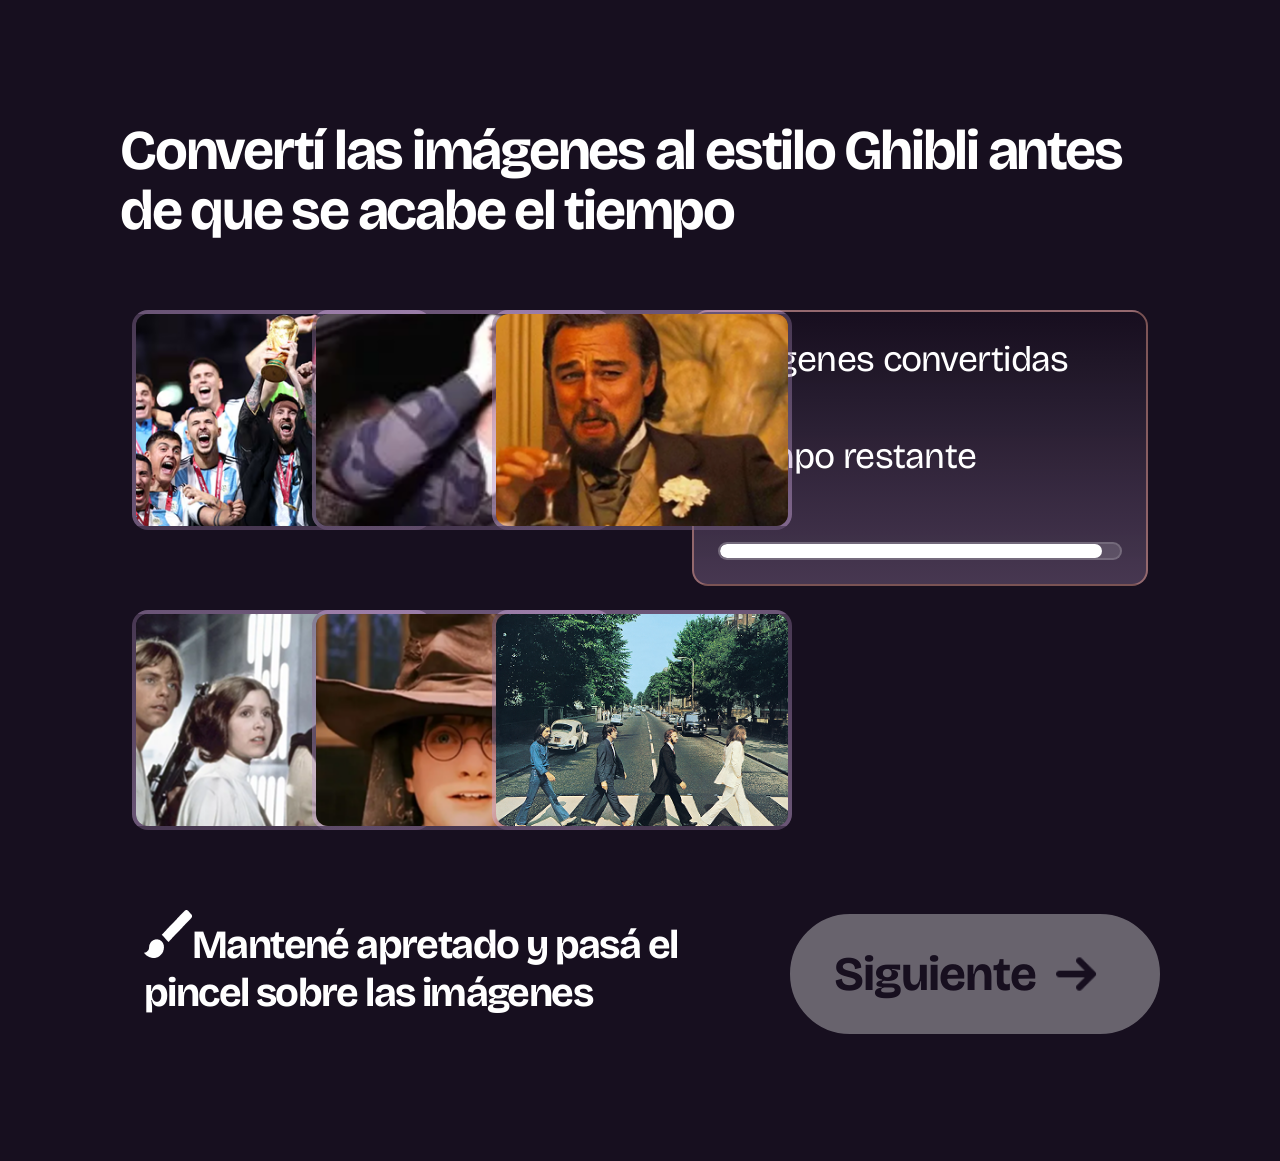
==== nucleo2__tp4/nucleo2.3.html @ 44e59a2b "Add files via upload" ====
<!doctype html>
<html lang="en">
  <head>
    <meta charset="UTF-8" />
    <meta name="viewport" content="width=device-width, initial-scale=1.0" />

    <title>Generación de imágenes con IA • Arte digital</title>

    <link rel="preconnect" href="https://fonts.googleapis.com" />
    <link rel="preconnect" href="https://fonts.gstatic.com" crossorigin />
    <link
      href="https://fonts.googleapis.com/css2?family=Bricolage+Grotesque:opsz,wght@12..96,200..800&display=swap"
      rel="stylesheet"
    />

    <link rel="stylesheet" href="./estilos-nucleo2.css" />
  </head>
  <body class="fondito">
    <div class="pantalla4">
      <header class="HeaderPaso1Prompt">
        <h2>
          Convertí las imágenes al estilo Ghibli antes de que se acabe el tiempo
        </h2>
      </header>

      <main>
        <div class="contenedorTarjeta2 convertir_imgs">
        <ul class="lista-imagenes">
        <li class="tarjeta2">
    <img src="img/uno_convertir.png" data-reemplazo="img/slop/siete_convertir.png" alt="" />
        </li>

         <li class="tarjeta2">
       <img src="img/dos_convertir.png" data-reemplazo="img/slop/ocho_convertir.png" alt="" />
      </li>

  <li class="tarjeta2">
      <img src="img/tres_convertir.png" data-reemplazo="img/slop/nueve_convertir.png" alt="" />
  </li>

  <li class="tarjeta2">
    <img src="img/cuatro_convertir.png" data-reemplazo="img/slop/diez_convertir.png" alt="" />
  </li>

  <li class="tarjeta2">
    <img src="img/cinco_convertir.png" data-reemplazo="img/slop/once_convertir.png" alt="" />
  </li>

  <li class="tarjeta2">
    <img src="img/seis_convertir.png" data-reemplazo="img/slop/doce_convertir.png" alt="" />
  </li>

<li class="tarjeta2 tarjeta2_cuqui" id="panel-estado">
  <div class="bloque-dato">
    <span class="etiqueta-dato">Imágenes convertidas</span>
    <div class="valor-grande" id="contador-convertidas">0<span class="total-chico">/6</span></div>
    <p class="mensaje-logrado" id="mensaje-logrado">¡Lo has logrado!</p>
  </div>

  <div class="bloque-dato">
    <span class="etiqueta-dato">Tiempo restante</span>
    <div class="valor-grande" id="cronometro">0:30</div>
    <div class="barra-tiempo-contenedor">
      <div class="barra-tiempo-relleno" id="barra-tiempo"></div>
    </div>
  </div>
</li>  </li>
</ul>        </div>
      </main>

      <footer>
        <h4>
          <img src="img/pincel.png" alt="" />Mantené apretado y pasá el pincel
          sobre las imágenes
        </h4>
        <a href="nucleo2.4.html" class="boton1 deshabilitado" id="btnConfirmar">
          Siguiente
          <img src="img/Flecha derecha.png" alt="" />
        </a>
      </footer>
    </div>
    <script src="dibujo.js"></script>
  </body>
</html>
---- nucleo2__tp4/estilos-nucleo2.css ----
html {
  background-color: #170f1f;
}

html,
body {
  min-height: 100vh;
  margin: 0;
}

body {
  margin: 0;
  max-width: 100%;
  overflow-x: hidden;
  padding-top: 1px;
  position: relative;

  background-image: url(../img/fondo12.png);
  background-size: cover;
  background-position: center;
  background-repeat: no-repeat;
}

/*
========================================
            TIPOGRAFIAS
========================================
*/

h1 {
  font-family: "Bricolage Grotesque", sans-serif;
  font-optical-sizing: auto;
  font-weight: 700;
  font-size: clamp(2rem, 7.4vw, 96px);
  line-height: 1.03;
  text-align: left;
  letter-spacing: -0.04em;
}

h2 {
  font-family: "Bricolage Grotesque", sans-serif;
  font-optical-sizing: auto;
  font-weight: 700;
  font-size: 64px;
  line-height: 1.08;
  text-align: left;
  letter-spacing: -0.04em;
}

h3 {
  font-family: "Bricolage Grotesque", sans-serif;
  font-optical-sizing: auto;
  font-weight: 700;
  font-size: 48px;
  line-height: 1.2;
  text-align: left;
  letter-spacing: -0.04em;
}

h4 {
  font-family: "Bricolage Grotesque", sans-serif;
  font-optical-sizing: auto;
  font-weight: 700;
  font-size: 40px;
  line-height: 1.2;
  text-align: left;
  letter-spacing: -0.04em;
}

h5 {
  font-family: "Bricolage Grotesque", sans-serif;
  font-optical-sizing: auto;
  font-weight: 700;
  font-size: 36px;
  line-height: 1.2;
  text-align: left;
  letter-spacing: -0.04em;
}

h6 {
  font-family: "Bricolage Grotesque", sans-serif;
  font-optical-sizing: auto;
  font-weight: 700;
  font-size: 24px;
  line-height: 1.2;
  text-align: left;
  letter-spacing: -0.04em;
}

p,
ol,
li {
  font-family: "Bricolage Grotesque", sans-serif;
  font-optical-sizing: auto;
  font-weight: 400;
  font-size: 36px;
  line-height: 1.35;
  text-align: left;
  letter-spacing: -0.02em;
}

h1,
h2,
h3,
h4,
h5,
h6,
p,
ol,
li {
  color: #ffffff;
  margin: 24px;
}

/*
===========================================================
                VARIAION DE TIPOGRAFIAS
===========================================================
*/

.titulo-degradado {
  font-size: 110px;

  background: linear-gradient(to bottom, #ffffff, #d7b0e6);
  color: transparent;
  background-clip: text;
  -webkit-background-clip: text;
  margin-top: 0px;
  margin-bottom: 24px;
}

.titulo-degradado2 {
  font-size: clamp(3.2rem, 8vw, 96px);
  background: linear-gradient(to bottom, #ffffff, #f4a794);
  color: transparent;
  background-clip: text;
  -webkit-background-clip: text;
  margin: 0 0 24px;
}

.titulo-degradado3 {
  font-size: 100px;

  background: linear-gradient(to bottom, #ffffff, #92ff70);
  color: transparent;
  background-clip: text;
  -webkit-background-clip: text;
  margin: 0;
}

.resaltado1 {
  margin-bottom: 0px;
  color: #d7b0e6;
}

.resaltado2 {
  color: #170f1f;
  border-radius: 200px;
  background-color: #d7b0e6;
  padding: 8px 16px;
  font-weight: 700px;
}

.resaltado3 {
  font-weight: 700;
}

.resaltado4 {
  margin-bottom: 0px;
  color: #f4a794;
}

.resaltado5 {
  margin: 0px;
  color: #d2f5c7;
}

.fuentes {
  font-weight: 300;
  opacity: 0.75;
}

/*
========================================
            TARJETAS
========================================
*/

.tarjeta {
  display: flex;
  flex-direction: column;
  align-items: center;
  justify-content: center;
  gap: 20px;
  padding: 20px;
}

.contenedorTarjeta {
  border-radius: 16px;
  /* border: 1px solid #f4a794; */
  padding: 0%;

  width: 500px;
  margin-bottom: 20%;
  margin-left: auto;
  box-sizing: border-box;

  background-origin: border-box;
  -webkit-background-origin: border-box;
  background-clip: padding-box, border-box;
  -webkit-background-clip: padding-box, border-box;
}

.contenedorTarjeta img {
  max-width: 100%;
}

.contenTituloImagen {
  display: flex;
  justify-content: space-between; /* Envía el primer elemento a la izquierda y el último a la derecha */
  align-items: flex-start; /* Alinea los elementos arriba */
  margin-left: 100px;
}

.messias{
    width: 30%;
    height: 30%;
    margin-right: auto;
    margin-top: 20px;
    border-radius: 20px;
}

.opciones {
  display: flex;
  align-items: center;
  gap: 10px;
}

.opciones img {
  margin-bottom: center;
  width: 80px;
  height: 80px;
}

.imgTomasG {
  width: 45%;
  height: 45%;
  border-radius: 8px;
  border: 2px solid #79da5b80;
}

.ejTomasG {
  width: 100%;
  max-width: 640px;
  height: auto;
  margin: 0;
  border-radius: 20px;
  box-shadow: 0px 0px 100px rgba(72, 253, 0, 0.5);
  border: 5px solid #79da5b;
  box-sizing: border-box;
}

.pantalla_malditotomas {
  display: grid;
  grid-template-columns: repeat(auto-fit, minmax(min(100%, 320px), 1fr));

  gap: 60px;
}

.pantalla_malditotomas h1 {
  font-size: clamp(2rem, 7vw, 6.25rem);
}

.pantalla4 .pantalla_malditotomas h2 {
  font-size: clamp(1.5rem, 4vw, 3.5rem);
}

.pantalla_malditotomas h3 {
  font-size: clamp(1.25rem, 3vw, 3rem);
}

.pantalla_malditotomas .ejTomasG {
  justify-self: end;
}

.textito {
  display: flex;
  flex-direction: row;
  gap: 200px;
}

.textito-messi {
  display: grid;
  grid-template-columns: repeat(2, minmax(0, 1fr));
  gap: 16px;
}

.textito-messi h2,
.textito-messi h3 {
  margin: 0;
}

.textito-messi h2 {
  font-size: 32px;
}

.pantalla4 .textito-messi h2 {
  font-size: 32px;
  margin: 0;
}

.imagen-comparacion {
  display: block;
  width: 100%;
  max-width: 520px;
  height: auto;
  border-radius: 8px;
}

.pantalla4 .tarjeta_roja_messi {
  box-sizing: border-box;
  display: grid;
  grid-template-columns: minmax(0, 1fr) minmax(220px, 0.8fr);
  align-items: center;
  gap: 32px;
  padding: 24px;

  border: 2px solid rgba(244, 167, 148, 0.45);
  border-radius: 16px;
  background: linear-gradient(
    to bottom,
    rgba(23, 15, 31, 0.35),
    rgba(244, 167, 148, 0.25)
  );
}

/*
========================================
            PANTALLAS
========================================
*/

.pantalla-malas_exp {
  margin: 0;
  max-width: 100%;
  overflow-x: hidden;
  padding-top: 1px;
  position: relative;

  background-image: url(../img/fondo11.png);
  background-size: cover;
  background-position: center;
  background-repeat: no-repeat;
}

.pantalla-malas_exp_2 {
  margin: 0;
  max-width: 100%;
  overflow-x: hidden;
  padding-top: 1px;
  position: relative;

  background-image: url(../img/fondo12.png);
  background-size: cover;
  background-position: center;
  background-repeat: no-repeat;
}

.pantalla-buenas_exp {
  margin: 0;
  max-width: 100%;
  overflow-x: hidden;
  padding-top: 1px;
  position: relative;

  background-image: url(./img/fondo7.png);
  background-size: cover;
  background-position: center;
  background-repeat: no-repeat;
}

.pantalla-tomasputo {
  margin: 0;
  max-width: 100%;
  overflow-x: hidden;
  padding-top: 1px;
  position: relative;

  background-image: url(./img/fondo6.jpg);
  background-size: cover;
  background-position: center;
  background-repeat: no-repeat;
}

.contenedorTarjeta {
  max-width: 400px;
  padding: 0px;
}

.contenedorTarjeta h4 {
  font-size: 28px;
  text-align: center; /* en la referencia el texto estÃ¡ centrado */
  margin: 16px 0;
}

.contenedorTarjeta p {
  font-size: 24px;
  margin: 0;
}

.contenedorTarjeta .opciones {
  margin-bottom: 12px;
}

.contenedorTarjeta .opciones img {
  width: 52px;
  height: 52px;
}

.tarjetaDegradadoVerde {
  /*nuevo*/
  border-radius: 8px;
  border: 2px solid #79da5b80;
  flex-direction: row;
  margin-left: 100px;
  padding: 16px;

  display: flex;
  justify-content: center;

  width: 90%;
  max-width: 90%;
  height: 20%;
  max-height: 100%;
  box-sizing: border-box;

  background: linear-gradient(to bottom, #170f1f00, #3f772e88);

  background-origin: border-box;
  -webkit-background-origin: border-box;
  background-clip: padding-box, border-box;
  -webkit-background-clip: padding-box, border-box;
}
/*
========================================
            PANTALLA 2 MANO
========================================
*/

.columna-texto {
  display: flex;
  flex-direction: column;
  justify-content: space-between;
  padding: 0px 0;
}

.columna-texto footer {
  display: flex;
  align-items: center;
  gap: 20px;
  padding: 0;
}

.subtitulo {
  font-weight: 400;
  font-size: 48px;
}

.contenedorTarjeta2 {
  display: flex;
  gap: 24px;
}

.tarjeta2 {
  box-sizing: border-box;
  padding: 24px;
  cursor: pointer;

  border: 2px solid rgba(215, 176, 230, 0.45);
  border-radius: 16px;
  background: linear-gradient(
    to bottom,
    rgba(23, 15, 31, 0.35),
    rgba(215, 176, 230, 0.25)
  );

  transition:
    border-color 0.2s,
    box-shadow 0.2s,
    transform 0.2s;
}

.tarjeta2:hover {
  border-color: #d7b0e6;
}

.tarjeta2.seleccionada {
  border-color: #ffffff;
  box-shadow: 0 0 0 4px rgba(215, 176, 230, 0.6);
}

.tarjeta2 img {
  display: block;
  width: 100%;

  /* todas las imÃ¡genes con la misma forma */
  object-fit: cover; /* recorta en vez de deformar */
  border-radius: 8px;
}

.tarjeta2 h3 {
  font-size: 40px;
  margin: 16px 0 0;
}

.tarjeta2 h6 {
  font-size: 20px;
  font-weight: 400;
  margin: 4px 0 0;
  color: #d7b0e6;
}

.tarjeta2-roja {
  box-sizing: border-box;
  padding: 24px;

  border: 2px solid rgba(244, 167, 148, 0.45);
  border-radius: 16px;
  background: linear-gradient(
    to bottom,
    rgba(23, 15, 31, 0.35),
    rgba(244, 167, 148, 0.25)
  );
}

.tarjeta2-roja-exp {
  box-sizing: border-box;
  display: flex;
  align-items: center;
  gap: 24px;
  padding: 24px;

  border: 2px solid rgba(244, 167, 148, 0.45);
  border-radius: 16px;
  background: linear-gradient(
    to bottom,
    rgba(23, 15, 31, 0.35),
    rgba(244, 167, 148, 0.25)
  );
}

.convertir_imgs ul {
  display: grid;
  grid-template-columns: repeat(3, minmax(0, 1fr)) minmax(500px, 0.8fr);
  gap: 0px;
  list-style: none;
  padding-left: 0;
}

.convertir_imgs .tarjeta2 {
  padding: 0;
  margin: 12px;
}

.convertir_imgs .tarjeta2_cuqui {
  grid-column: 4;
  grid-row: 1 / 2;
  margin-left: 32px;
  padding: 24px;
  display: flex;
  flex-direction: column;
  justify-content: center;
  border: 2px solid rgba(244, 167, 148, 0.45);
}

.convertir_imgs .tarjeta2_cuqui:hover {
  border-color: #f4a794;
}

.convertir_imgs .tarjeta2_cuqui h3 {
  margin: 12px 0 0;
}

/* ---------- Footer con el botÃ³n a la derecha ---------- */

.pantalla3 footer {
  display: flex;
  justify-content: flex-end;
  padding: 0;
  margin-top: 40px;
}

/*
========================================
        PANTALLA 4 MINIJUEGO
========================================
*/

.pantalla4 {
  min-height: 100vh;
  box-sizing: border-box;
  padding: 120px 120px;

  display: flex;
  flex-direction: column;
}

.pantalla4 main {
  flex: 0;
}

/* saco los mÃ¡rgenes de 24px para alinear todo al borde izquierdo */
.pantalla4 h2,
.pantalla4 h6,
.pantalla4 p {
  margin: 0;
}

.pantalla4 h2 {
  font-size: 56px;
  margin-bottom: 40px;
}

/* ---------- Tarjeta grande ---------- */

.contenedorTarjeta3 {
  display: grid;
  grid-template-columns: 360px 1fr;
  gap: 40px;
  padding: 30px;
  box-sizing: border-box;

  border: 1px solid rgba(255, 255, 255, 0.35);
  border-radius: 16px;
  background-color: linear-gradient(
    to bottom,
    rgba(163, 102, 190, 50%),
    rgba(23, 15, 31, 25%)
  );
}

/* ---------- TÃ­tulos de las columnas ---------- */

.pantalla4 h5 {
  font-size: 32px;
  line-height: 1.1;
  margin: 0 0 8px;
  white-space: nowrap;
  font-weight: 500;
}
/* ---------- Columna izquierda: referencia ---------- */

.refEstilo h6 {
  margin-bottom: 16px;
}

.refEstilo img {
  display: block;
  width: 100%;
  height: auto;
  object-fit: contain;
  border-radius: 8px;
}

.creditoLicencia {
  margin-top: 4px;
  font-size: 22px;
  font-weight: 300;
  opacity: 0.75;
}

/* ---------- Columna derecha: prompt ---------- */

.pantalla4 .contenedorH6 {
  margin-bottom: 16px;
}

/* ---------- Footer ---------- */

.pantalla4 footer {
  display: flex;
  justify-content: space-between;
  align-items: center;
  padding: 0;
  margin-top: 28px;
}

.pantalla4 .instruccion {
  display: flex;
  align-items: center;
  gap: 16px;
}

.pantalla4 .instruccion img {
  width: 36px;
  height: 36px;
}

.pantalla4 .instruccion p {
  font-size: 28px;
  font-weight: 700;
}

/* el botÃ³n un poco mÃ¡s chico que en las otras pantallas */
.pantalla4 .boton3 {
  font-size: 48px;
  padding: 12px 32px;
  margin-top: 0;
  gap: 10px;
}

.pantalla4 .boton3 img {
  width: 80px;
  height: 80px;
}

footer {
  padding: 20px;
}

.game-container {
  text-align: center;
  padding: 16px;
  border-radius: 10px;
  box-shadow: 0 4px 10px rgba(0, 0, 0, 0.1);
  border: 2px solid #79da5b80;
  margin-left: 0;
  width: 100%;
  max-width: 100%;
  box-sizing: border-box;

  background: linear-gradient(to bottom, #170f1f00, #3f772e88);
  background-origin: border-box;
  -webkit-background-origin: border-box;
  background-clip: padding-box, border-box;
  -webkit-background-clip: padding-box, border-box;
}

.textoIzDer {
  display: flex;
  justify-content: space-between;
  align-items: center;
  gap: 16px;
  width: 100%;
  box-sizing: border-box;
}

.textoIzDer h3 {
  margin: 24px;
}

.items-container,
.slots-container {
  display: grid;
  grid-template-columns: repeat(4, minmax(0, 1fr));
  gap: 15px;
  margin: 20px 0;
  min-height: 80px;
  padding: 15px;
  box-sizing: border-box;
}

.items-container {
  border-radius: 8px;
}

.slots-container span {
  color: rgba(255, 255, 255, 0.6);
  font-size: 80px;
  font-weight: bold;
}

/* Estilos de los objetos que se arrastran */
.draggable {
  width: 100%;
  aspect-ratio: 396 / 238;
  height: auto;
  color: white;
  font-size: 24px;
  font-weight: bold;
  display: flex;
  justify-content: center;
  align-items: center;
  border: 4px solid #6c757d;
  border-radius: 24px;
  box-sizing: border-box;
  cursor: grab;
  user-select: none;
  box-shadow: 0 4px 6px rgba(0, 0, 0, 0.2);
}

.me_harta {
  position: relative;
  width: 100%;
  aspect-ratio: 396 / 238;
  height: auto;
  color: white;
  font-size: 24px;
  font-weight: bold;
  display: flex;
  justify-content: center;
  align-items: center;
  border: 4px solid #6c757d;
  border-radius: 24px;
  box-sizing: border-box;

  user-select: none;
  box-shadow: 0 4px 6px rgba(0, 0, 0, 0.2);
}

.draggable_correcto {
  border-color: #5cd65c;
}

.draggable_incorrecto {
  border-color: #e8643c;
}

.drag-image {
  width: 100%;
  height: 100%;
  object-fit: contain; /* Evita que la imagen se deforme */
  pointer-events: none; /* Muy importante: evita que el navegador intente arrastrar la imagen en vez de la caja contenedora */
}

.icono_rata {
  position: absolute;
  left: 16px;
  top: 16px;
}

.draggable:active {
  cursor: grabbing;
}

.hide {
  opacity: 0.2;
}

/* ESTILOS DE LAS CASILLAS DE DESTINO */
.slot {
  position: relative;
  width: 100%;
  aspect-ratio: 396 / 238;
  min-width: 0;
  border: 3px dashed #6c757d; /* Borde punteado oscuro */
  background-color: rgba(48, 47, 47, 0.5);
  border-radius: 8px;
  display: flex;
  justify-content: center;
  align-items: center;

  transition:
    background-color 0.3s,
    border-color 0.3s;
}

.slot.filled > span {
  display: none;
}

.slot.filled {
  border-color: transparent;
  background-color: transparent;
}

.slot > .draggable {
  height: 100%;
}

.slots-container.orden-correcto .slot {
  aspect-ratio: 396 / 445;
}

.slot.hovered {
  background-color: #e3f2fd;
  border-color: #007bff;
  border-style: solid;
}

#message {
  font-weight: bold;
}

.mensajito {
  display: flex;
  justify-content: center;
  align-items: center;
  flex-direction: row;
  gap: 10px;
  margin-top: 20px;
}

@media (max-width: 900px) {
  .pantalla4 {
    padding: 40px 24px;
  }

  .items-container,
  .slots-container {
    grid-template-columns: repeat(2, minmax(0, 1fr));
  }
}

/*
========================================
            BOTONES
========================================
*/

.boton1 {
  display: inline-flex;
  align-items: center;
  gap: 0px;

  padding: 16px 40px;
  margin-top: 20px;
  margin-left: auto;

  background-color: #ffffff;
  border: #ffffff;
  border-style: solid;
  border-width: 4px;
  border-radius: 200px;
  cursor: pointer;

  font-family: "Bricolage Grotesque", sans-serif;
  font-weight: 700;
  font-size: 48px;
  letter-spacing: -0.02em;
  color: #170f1f;
  text-decoration: none;
}

.boton1 img {
  width: 80px;
  height: 80px;
}

.boton2 {
  display: inline-flex;
  align-items: center;
  gap: 0px;

  padding: 16px 40px;
  margin-top: 20px;

  background-color: rgba(255, 255, 255, 20%);
  border: #ffffff;
  border-style: solid;
  border-width: 4px;
  border-radius: 200px;
  cursor: pointer;

  font-family: "Bricolage Grotesque", sans-serif;
  font-weight: 700;
  font-size: 48px;
  letter-spacing: -0.02em;
  color: #ffffff;
  text-decoration: none;
}

.boton2 img {
  width: 80px;
  height: 80px;
}

.boton3 {
  display: inline-flex;
  justify-content: flex-end;
  align-items: center;
  gap: 10px;

  padding: 16px 40px;
  margin-top: 20px;

  background-color: #ffffff;
  border: #ffffff;
  border-style: solid;
  border-width: 4px;
  border-radius: 200px;
  cursor: pointer;

  font-family: "Bricolage Grotesque", sans-serif;
  font-weight: 700;
  font-size: 48px;
  letter-spacing: -0.02em;
  color: #170f1f;
  text-decoration: none;
}

.boton3 img {
  width: 80px;
  height: 80px;
}

.degradado_boton1 {
  background: linear-gradient(to bottom, #ffffff, #d2f5c7);
  border: transparent;
}

.degradado_boton2 {
  background: linear-gradient(to bottom, #ffffff, #f4a794);
  border: transparent;
}

.degradado_boton3 {
  background: linear-gradient(to bottom, #ffffff, #d7b0e6);
  border: transparent;
}

/* ---------- BotÃ³n Confirmar bloqueado ---------- */

.boton3 {
  transition:
    background-color 0.2s,
    color 0.2s;
}

.boton3.deshabilitado {
  background-color: rgba(255, 255, 255, 0.3);
  border-color: transparent;
  color: rgba(23, 15, 31, 0.6);
  pointer-events: none; /* no se puede clickear */
  cursor: default;
}

.boton3.deshabilitado img {
  width: 80px;
  height: 80px;
}

.convertir_imgs .tarjeta2 img {
  cursor: pointer;
  transition: transform 0.2s ease;
}


/* Contenedor de cada tarjeta */
.convertir_imgs .tarjeta2:not(.tarjeta2_cuqui) {
  position: relative; /* Necesario para superponer las dos imágenes */
  width: 300px;       /* Ajustá al tamaño de tu diseño */
  height: 220px;
  overflow: hidden;
  border-radius: 16px;
  cursor: pointer;
  user-select: none;  /* Evita que se seleccione o arrastre la imagen al mantener click */
}

/* Ambas imágenes (original y Ghibli) ocupan exactamente el mismo espacio */
.convertir_imgs .tarjeta2:not(.tarjeta2_cuqui) img {
  position: absolute;
  inset: 0;
  width: 100%;
  height: 100%;
  object-fit: cover;
  object-position: center;
  display: block;
  pointer-events: none; /* Evita el efecto fantasma de arrastrar imagen del navegador */
}

/* La imagen nueva empieza invisible (opacity: 0) */
.convertir_imgs .tarjeta2 img.img-ghibli {
  opacity: 0;
  /* Si soltás antes de 1s, vuelve atrás rápido (0.25s) */
  transition: opacity 0.25s ease-out;
}

/* Mientras mantenés apretado, tarda exactamente 1 segundo en aparecer por completo */
.convertir_imgs .tarjeta2.manteniendo img.img-ghibli {
  opacity: 1;
  transition: opacity 1s linear;
}

/* Una vez completado el segundo, queda fija en opacity: 1 */
.convertir_imgs .tarjeta2.convertida {
  cursor: default;
}

.convertir_imgs .tarjeta2.convertida img.img-ghibli {
  opacity: 1;
}

/* Contenedor de cada tarjeta */
.convertir_imgs .tarjeta2:not(.tarjeta2_cuqui) {
  position: relative;
  width: 300px;
  height: 220px;
  overflow: hidden;
  border-radius: 16px;
  cursor: pointer;
  user-select: none;
  box-sizing: border-box; /* Evita que el borde agrande la caja */
  border: 4px solid transparent; /* Borde transparente inicial para transición suave */
  transition: border-color 0.3s ease, box-shadow 0.3s ease;
  border-color: rgba(215, 176, 230, 0.25);
}

/* Recuadro verde al completarse la conversión */
.convertir_imgs .tarjeta2.convertida {
  cursor: default;
  border-color: #79da5b;
  box-shadow: 0px 0px 25px rgba(121, 218, 91, 0.5);
}
/* Contenedor exterior de la barra de tiempo */
.barra-tiempo-contenedor {
  width: 100%;
  height: 18px;
  background-color: rgba(255, 255, 255, 0.15);
  border: 2px solid rgba(255, 255, 255, 0.15);
  border-radius: 200px;
  overflow: hidden;
  margin-top: 12px;
  box-sizing: border-box;
}

/* Relleno interno que se va achicando */
.barra-tiempo-relleno {
  width: 100%;
  height: 100%;
  background: white;
  border-radius: 200px;
  transform-origin: left center;
}





.boton1.deshabilitado {
  opacity: 0.35;
  pointer-events: none; /* Bloquea cualquier click */
  cursor: default;
}

/* Agregale transición suave al panel derecho */
.pantalla4 .tarjeta2_cuqui {
  transition: background 0.4s ease, border-color 0.4s ease, box-shadow 0.4s ease;
}

/* Mensaje oculto inicialmente */
.tarjeta2_cuqui .mensaje-logrado {
  display: none;
  margin: 8px 0 0 0;
  font-weight: 700;
  font-size: clamp(1.1rem, 1.8vw, 1.6rem);
  color: #79da5b;
}

/* Estado cuando se completan las 6/6 imágenes */
.pantalla4 .tarjeta2_cuqui.completado {
  border-color: #79da5b;
  background: linear-gradient(
    to bottom,
    rgba(23, 15, 31, 0.5),
    rgba(63, 119, 46, 0.45)
  );
  box-shadow: 0px 0px 30px rgba(121, 218, 91, 0.35);
}

.pantalla4 .tarjeta2_cuqui.completado .mensaje-logrado {
  display: block;
}

/* Opcional: que la barra de tiempo también se tiña de verde al ganar */
.pantalla4 .tarjeta2_cuqui.completado .barra-tiempo-relleno {
  background: linear-gradient(to right, #79da5b, #d2f5c7);
}
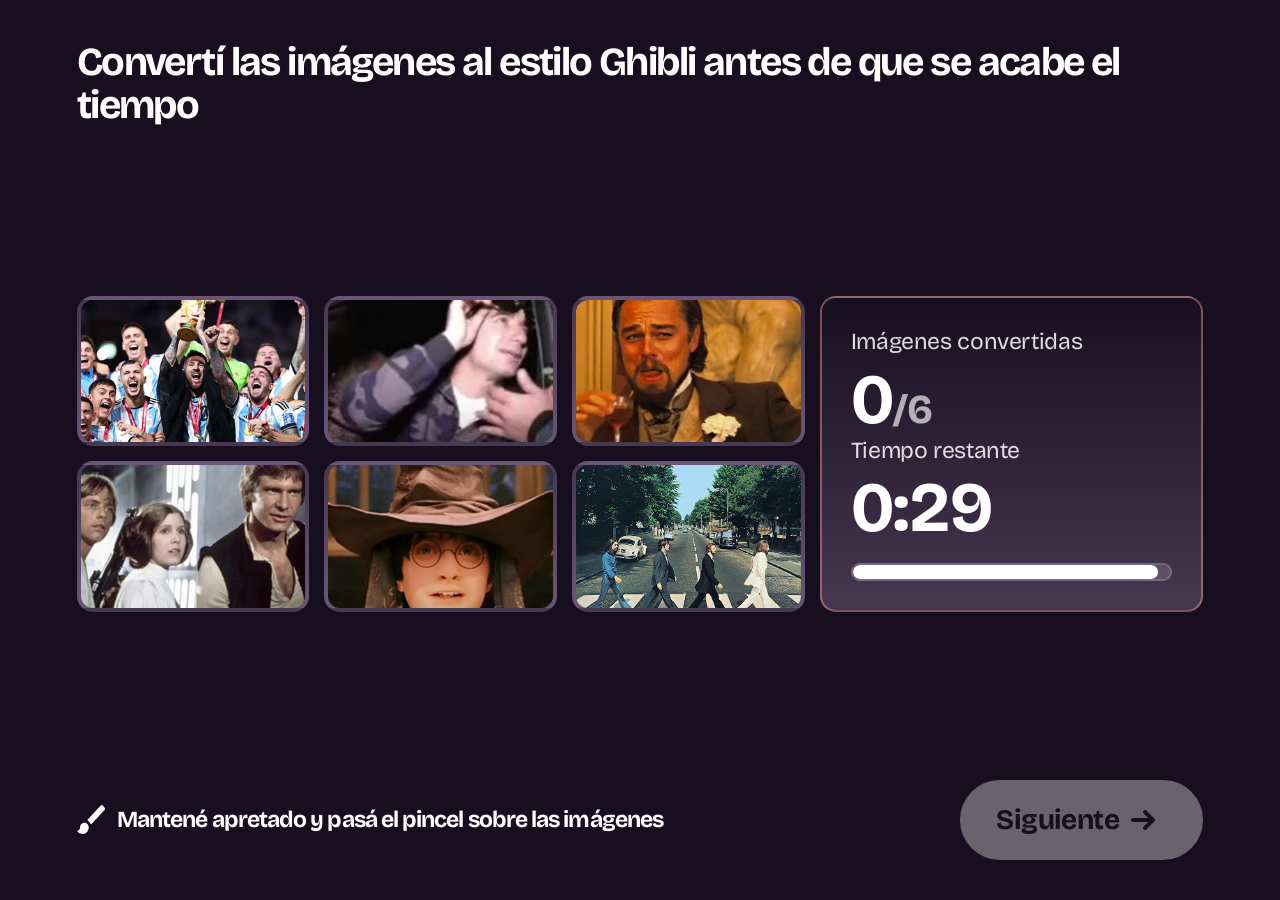
==== commit c7a8df71: "Add files via upload" ====
--- a/nucleo2__tp4/nucleo2.3.html
+++ b/nucleo2__tp4/nucleo2.3.html
@@ -52,16 +52,17 @@
 
 <li class="tarjeta2 tarjeta2_cuqui" id="panel-estado">
   <div class="bloque-dato">
-    <span class="etiqueta-dato">Imágenes convertidas</span>
-    <div class="valor-grande" id="contador-convertidas">0<span class="total-chico">/6</span></div>
-    <p class="mensaje-logrado" id="mensaje-logrado">¡Lo has logrado!</p>
-  </div>
+<span class="etiqueta-dato">Imágenes convertidas</span>
+  <div class="valor-grande" id="contador-convertidas">0<span class="total-chico">/6</span></div>
+  <p class="mensaje-logrado" id="mensaje-logrado">¡Lo has logrado!</p>
+  <p class="mensaje-tiempo-agotado" id="mensaje-tiempo-agotado">¡No llegaste a tiempo!</p>  
+</div>
 
   <div class="bloque-dato">
     <span class="etiqueta-dato">Tiempo restante</span>
     <div class="valor-grande" id="cronometro">0:30</div>
     <div class="barra-tiempo-contenedor">
-      <div class="barra-tiempo-relleno" id="barra-tiempo"></div>
+      <div class="barra-tiempo-relleno" id="barra-tiempo"></div>  
     </div>
   </div>
 </li>  </li>
--- a/nucleo2__tp4/estilos-nucleo2.css
+++ b/nucleo2__tp4/estilos-nucleo2.css
@@ -4,15 +4,16 @@
 
 html,
 body {
-  min-height: 100vh;
-  margin: 0;
+  height: 100dvh;
+  margin: 0;
+  overflow: hidden;
 }
 
 body {
   margin: 0;
   max-width: 100%;
   overflow-x: hidden;
-  padding-top: 1px;
+  padding-top: 0;
   position: relative;
 
   background-image: url(../img/fondo12.png);
@@ -112,6 +113,35 @@
   margin: 24px;
 }
 
+h1, .titulo-degradado2 {
+  font-size: clamp(2rem, 4.5vw, 88px);
+  margin: 0;
+}
+
+h2 {
+  font-size: clamp(1.5rem, 3vw, 56px);
+}
+
+h3 {
+  font-size: clamp(1.25rem, 2.2vw, 42px);
+}
+
+p, ol, li {
+  font-size: clamp(1rem, 1.45vw, 28px);
+}
+
+/* Botones e íconos adaptables */
+.boton1, .boton2, .boton3 {
+  font-size: clamp(1.25rem, 2.2vw, 44px);
+  padding: clamp(10px, 1.5vh, 16px) clamp(24px, 2.5vw, 40px);
+  margin-top: 0;
+}
+
+.boton1 img, .boton2 img, .boton3 img {
+  width: clamp(32px, 3.8vw, 72px);
+  height: clamp(32px, 3.8vw, 72px);
+}
+
 /*
 ===========================================================
                 VARIAION DE TIPOGRAFIAS
@@ -240,6 +270,7 @@
   margin-bottom: center;
   width: 80px;
   height: 80px;
+  padding-bottom: 50px;
 }
 
 .imgTomasG {
@@ -323,7 +354,7 @@
   grid-template-columns: minmax(0, 1fr) minmax(220px, 0.8fr);
   align-items: center;
   gap: 32px;
-  padding: 24px;
+  padding: 60px;
 
   border: 2px solid rgba(244, 167, 148, 0.45);
   border-radius: 16px;
@@ -347,6 +378,7 @@
   padding-top: 1px;
   position: relative;
 
+
   background-image: url(../img/fondo11.png);
   background-size: cover;
   background-position: center;
@@ -359,6 +391,7 @@
   overflow-x: hidden;
   padding-top: 1px;
   position: relative;
+  height: 100vh;
 
   background-image: url(../img/fondo12.png);
   background-size: cover;
@@ -573,6 +606,28 @@
   border: 2px solid rgba(244, 167, 148, 0.45);
 }
 
+.convertir_imgs ul {
+  display: grid;
+  grid-template-columns: repeat(3, minmax(0, 1fr)) minmax(280px, 0.9fr);
+  gap: clamp(8px, 1.2vw, 16px);
+  list-style: none;
+  padding-left: 0;
+  margin: 0;
+}
+
+.convertir_imgs .tarjeta2:not(.tarjeta2_cuqui) {
+  width: 100%;          /* Reemplaza los 300px fijos */
+  height: auto;         /* Reemplaza los 220px fijos */
+  aspect-ratio: 300 / 220;
+  max-height: 24vh;     /* Evita que las 2 filas pasen el alto de la laptop */
+  margin: 0;
+}
+
+.convertir_imgs .tarjeta2_cuqui {
+  margin-left: clamp(12px, 2vw, 32px);
+  padding: clamp(16px, 2.5vh, 24px);
+}
+
 .convertir_imgs .tarjeta2_cuqui:hover {
   border-color: #f4a794;
 }
@@ -597,13 +652,15 @@
 */
 
 .pantalla4 {
-  min-height: 100vh;
+  height: 100dvh;
   box-sizing: border-box;
   padding: 120px 120px;
 
+  padding: clamp(24px, 4.5vh, 64px) clamp(32px, 6vw, 120px);
   display: flex;
   flex-direction: column;
-}
+  justify-content: space-between; /* Reparte header, main y footer sin que sobren ni falten espacios */
+  overflow: hidden;}
 
 .pantalla4 main {
   flex: 0;
@@ -1165,4 +1222,234 @@
 /* Opcional: que la barra de tiempo también se tiña de verde al ganar */
 .pantalla4 .tarjeta2_cuqui.completado .barra-tiempo-relleno {
   background: linear-gradient(to right, #79da5b, #d2f5c7);
+}
+
+.pantalla4 {
+  height: 100vh;
+
+}
+
+/* Título principal más compacto verticalmente */
+.pantalla4 .titulo-degradado2 {
+  font-size: clamp(2.2rem, 5vw, 72px);
+  margin: 0;
+}
+
+/* Menos padding interno en la tarjeta y límite de alto para la imagen */
+.pantalla4 .tarjeta_roja_messi {
+  padding: clamp(20px, 3.5vh, 44px);
+  gap: 24px;
+}
+
+.pantalla4 .imagen-comparacion {
+  max-height: 38vh; /* Evita que la imagen empuje la tarjeta hacia abajo */
+  width: auto;
+  max-width: 100%;
+  object-fit: contain;
+  justify-self: end;
+}
+
+/* Ajustar tipografías e íconos dentro de la tarjeta */
+.pantalla4 h2 {
+  font-size: clamp(1.8rem, 3vw, 44px);
+  margin-bottom: 12px;
+}
+
+.pantalla4 p {
+  font-size: clamp(1.1rem, 1.6vw, 24px);
+}
+
+.pantalla4 .opciones img {
+  width: 48px;
+  height: 48px;
+  padding-bottom: 0; /* Tenías 50px extra acá que empujaban el texto hacia abajo */
+}
+
+/* Footer y botón ajustados para no pedir margen extra */
+.pantalla4 footer {
+  margin-top: 0;
+  padding: 0;
+}
+
+.pantalla4 .boton1 {
+  font-size: clamp(1.5rem, 2.2vw, 36px);
+  padding: 12px 32px;
+  margin-top: 0;
+}
+
+.pantalla4 .boton1 img {
+  width: 48px;
+  height: 48px;
+}
+
+.pantalla4 .tarjeta_roja_messi {
+  padding: clamp(20px, 3.5vh, 52px);
+  gap: clamp(16px, 2.5vw, 32px);
+  max-height: 100%;
+}
+
+.pantalla4 .imagen-comparacion {
+  max-height: 42vh;
+  width: auto;
+  max-width: 100%;
+  object-fit: contain;
+  justify-self: end;
+}
+
+.pantalla4 .opciones img {
+  width: clamp(36px, 3.5vw, 64px);
+  height: clamp(36px, 3.5vw, 64px);
+  padding-bottom: 0; /* Tenías 50px acá que sumaban alto vacío */
+}
+
+/* =========================================================
+   AJUSTE PROPORCIONAL MINIJUEGO GHIBLI (MONITOR Y LAPTOP)
+   ========================================================= */
+
+.HeaderPaso1Prompt h2 {
+  margin: 0;
+  font-size: clamp(1.6rem, 3.1vw, 56px);
+  line-height: 1.1;
+}
+
+/* El contenedor flex ocupa todo el espacio de <main> */
+.contenedorTarjeta2.convertir_imgs {
+  width: 100%;
+  height: 100%;
+  min-height: 0;
+  display: flex;
+}
+
+/* Grilla de 3 columnas de imágenes + 1 columna ancha para el panel */
+.convertir_imgs .lista-imagenes {
+  display: grid;
+  grid-template-columns: repeat(3, minmax(0, 1fr)) minmax(280px, 1.65fr);
+  grid-template-rows: repeat(2, minmax(0, 1fr));
+  gap: clamp(10px, 1.2vw, 18px);
+  width: 100%;
+  height: 100%;
+  margin: 0;
+  padding: 0;
+  list-style: none;
+  box-sizing: border-box;
+}
+
+/* Cada imagen llena su celda sin medidas fijas en px */
+.convertir_imgs .tarjeta2:not(.tarjeta2_cuqui) {
+  position: relative;
+  width: 100%;
+  height: 100%;
+  max-height: none;
+  aspect-ratio: auto;
+  margin: 0;
+  padding: 0;
+  overflow: hidden;
+  border-radius: 16px;
+  box-sizing: border-box;
+}
+
+.convertir_imgs .tarjeta2:not(.tarjeta2_cuqui) img,
+.convertir_imgs .tarjeta2:not(.tarjeta2_cuqui) canvas {
+  position: absolute;
+  inset: 0;
+  width: 100%;
+  height: 100%;
+  object-fit: cover;
+  display: block;
+}
+
+/* Panel derecho: ocupa las 2 filas completas (1 / 3) */
+.convertir_imgs .tarjeta2_cuqui {
+  grid-column: 4;
+  grid-row: 1 / 3;
+  width: 100%;
+  height: 100%;
+  margin: 0;
+  padding: clamp(18px, 3.2vh, 40px);
+  box-sizing: border-box;
+  display: flex;
+  flex-direction: column;
+  justify-content: space-between;
+  cursor: default;
+}
+
+/* Tipografías internas del panel adaptables */
+.tarjeta2_cuqui .bloque-dato {
+  display: flex;
+  flex-direction: column;
+  gap: clamp(4px, 0.8vh, 12px);
+}
+
+.tarjeta2_cuqui .etiqueta-dato {
+  font-family: "Bricolage Grotesque", sans-serif;
+  font-size: clamp(1.1rem, 1.8vw, 32px);
+  font-weight: 400;
+  color: rgba(255, 255, 255, 0.85);
+}
+
+.tarjeta2_cuqui .valor-grande {
+  font-family: "Bricolage Grotesque", sans-serif;
+  font-size: clamp(3rem, 5.5vw, 96px);
+  font-weight: 700;
+  line-height: 1;
+  color: #ffffff;
+}
+
+.tarjeta2_cuqui .total-chico {
+  font-size: clamp(1.8rem, 3.2vw, 56px);
+  color: rgba(255, 255, 255, 0.65);
+}
+
+/* Alineación del texto con el pincel en el footer */
+.pantalla4 footer h4 {
+  display: flex;
+  align-items: center;
+  gap: 12px;
+  margin: 0;
+  font-size: clamp(1.1rem, 1.8vw, 32px);
+}
+
+.pantalla4 footer h4 img {
+  width: clamp(24px, 2.2vw, 40px);
+  height: clamp(24px, 2.2vw, 40px);
+  object-fit: contain;
+}
+
+/* Aviso oculto por defecto */
+.tarjeta2_cuqui .mensaje-tiempo-agotado {
+  display: none;
+  margin: 8px 0 0 0;
+  font-weight: 700;
+  font-size: clamp(1.1rem, 1.8vw, 1.6rem);
+  color: #ff5c5c;
+}
+
+/* Tarjeta derecha en rojo fuerte cuando se acaba el tiempo */
+.pantalla4 .tarjeta2_cuqui.tiempo-agotado {
+  border-color: #ff3b3b;
+  background: linear-gradient(
+    to bottom,
+    rgba(45, 10, 15, 0.75),
+    rgba(190, 24, 24, 0.55)
+  );
+  box-shadow: 0px 0px 35px rgba(255, 59, 59, 0.45);
+}
+
+.pantalla4 .tarjeta2_cuqui.tiempo-agotado .mensaje-tiempo-agotado {
+  display: block;
+}
+
+/* Imágenes deshabilitadas al terminarse el tiempo */
+.convertir_imgs.tiempo-agotado .tarjeta2:not(.tarjeta2_cuqui):not(.convertida) {
+  filter: grayscale(85%) brightness(0.5);
+  opacity: 0.5;
+  border-color: rgba(255, 59, 59, 0.35);
+  cursor: not-allowed;
+  pointer-events: none;
+}
+
+.convertir_imgs.tiempo-agotado .tarjeta2.convertida {
+  opacity: 0.85;
+  cursor: default;
+  pointer-events: none;
 }
